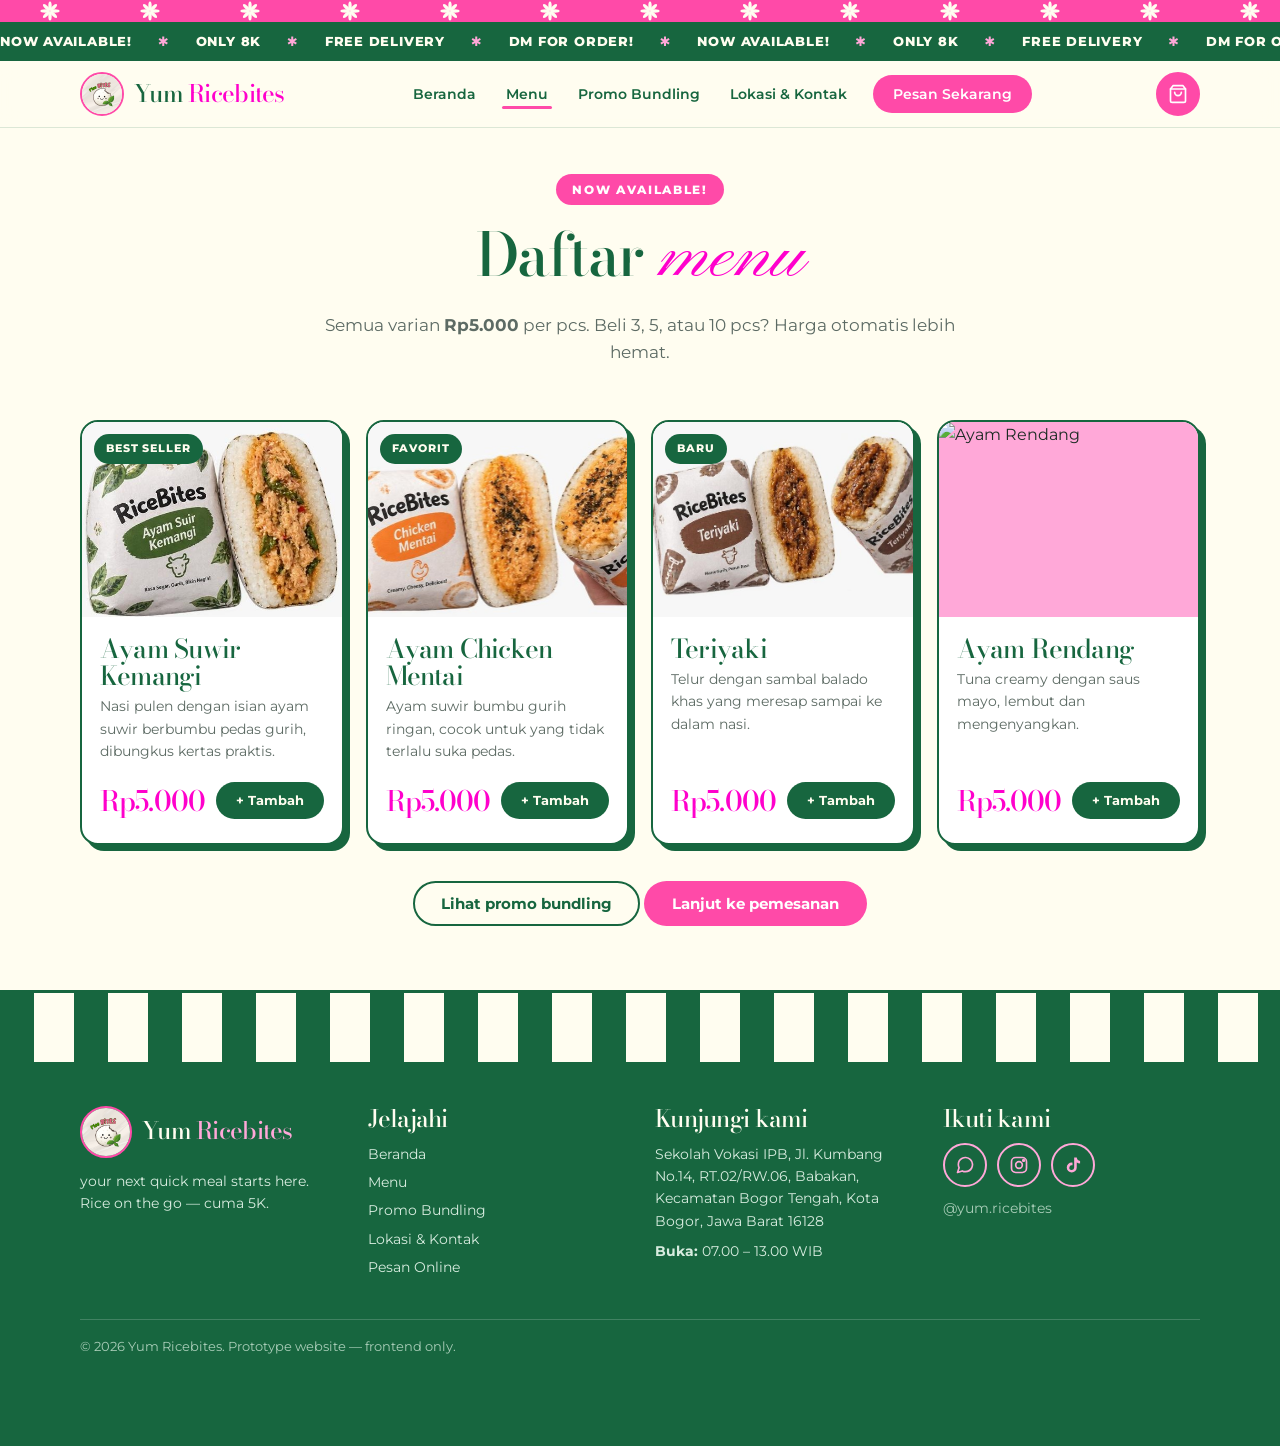
==== menu.html @ 4a9febc1 "first commit" ====
<!doctype html>
<html lang="id">
<head>
  <meta charset="utf-8">
  <meta name="viewport" content="width=device-width, initial-scale=1">
  <title>Menu — Yum Ricebites</title>
  <meta name="description" content="Daftar menu Yum Ricebites: ayam suwir pedas, original, telur balado dan lainnya. Semua cuma 5K.">
  <meta name="theme-color" content="#ff4aa8">
  <link rel="icon" type="image/png" href="assets/favicon.png">
  <link rel="apple-touch-icon" href="assets/favicon.png">
  <link rel="preconnect" href="https://fonts.googleapis.com">
  <link rel="preconnect" href="https://fonts.gstatic.com" crossorigin>
  <link rel="stylesheet" href="css/style.css">
</head>
<body data-page="menu">
  <div id="app-header"></div>

  <main>
    <!-- 3.2.2 Informasi dan Daftar Menu -->
    <section class="page-hero">
      <div class="container section-head" style="margin-bottom:10px">
        <span class="eyebrow">Now available!</span>
        <h1 class="section-title">Daftar <span class="script">menu</span></h1>
        <p class="section-lead">Semua varian <b>Rp5.000</b> per pcs. Beli 3, 5, atau 10 pcs? Harga otomatis lebih hemat.</p>
      </div>
    </section>

    <section class="section" style="padding-top:30px">
      <div class="container">
        <div class="grid" id="menu-grid"></div>
        <div class="center">
          <a class="btn btn-ghost" href="promo.html">Lihat promo bundling</a>
          <a class="btn btn-pink" href="pesan.html">Lanjut ke pemesanan</a>
        </div>
      </div>
    </section>
  </main>

  <div id="app-footer"></div>
  <script src="js/data.js"></script>
  <script src="js/app.js"></script>
</body>
</html>
---- css/style.css ----
/* =========================================================
   Yum Ricebites — style
   Palet & gaya mengikuti poster: pink, hijau tua, krem,
   garis hijau, "stamp" pink, serif tipis + script.
   ========================================================= */
@import url("https://fonts.googleapis.com/css2?family=Bodoni+Moda:opsz,wght@6..96,400;6..96,500;6..96,700&family=Montserrat:wght@400;500;600;700;800&family=Pinyon+Script&display=swap");

:root {
  --pink: #ff4aa8;
  --magenta: #f0c;
  --pink-soft: #ffa8d8;
  --pink-pale: #ffe3f2;
  --green: #17663f;
  --green-dark: #0f4a2d;
  --cream: #fffdf0;
  --ink: #1d2b24;
  --muted: #5d6b64;
  --radius: 18px;
  --shadow: 0 10px 30px rgba(23, 102, 63, .14);
  --serif: "Bodoni Moda", "Playfair Display", Georgia, serif;
  --script: "Pinyon Script", "Brush Script MT", cursive;
  --sans: "Montserrat", system-ui, -apple-system, "Segoe UI", Roboto, sans-serif;
}

*, *::before, *::after { box-sizing: border-box; }
html { scroll-behavior: smooth; -webkit-text-size-adjust: 100%; }
body {
  margin: 0;
  font-family: var(--sans);
  color: var(--ink);
  background: var(--cream);
  line-height: 1.6;
  overflow-x: hidden;
}
img { max-width: 100%; display: block; }
a { color: inherit; }
[hidden] { display: none !important; }
.no-scroll { overflow: hidden; }
.container { width: min(1120px, 100% - 40px); margin-inline: auto; }
.muted { color: var(--muted); }
:focus-visible { outline: 3px solid var(--pink); outline-offset: 3px; border-radius: 6px; }

h1, h2, h3, h4 { font-family: var(--serif); font-weight: 500; line-height: 1.05; letter-spacing: -.03em; margin: 0; color: var(--green); }

/* ---------- top bands (dari poster) ---------- */
#app-header { display: contents; }
.band-pink {
  height: 22px;
  background-color: var(--pink);
  background-image: url("data:image/svg+xml,%3Csvg xmlns='http://www.w3.org/2000/svg' viewBox='0 0 100 22'%3E%3Cg fill='%23fffdf0'%3E%3Cellipse cx='50' cy='6' rx='1.7' ry='4.6'/%3E%3Cellipse cx='50' cy='6' rx='1.7' ry='4.6' transform='rotate(45 50 11)'/%3E%3Cellipse cx='50' cy='6' rx='1.7' ry='4.6' transform='rotate(90 50 11)'/%3E%3Cellipse cx='50' cy='6' rx='1.7' ry='4.6' transform='rotate(135 50 11)'/%3E%3Cellipse cx='50' cy='6' rx='1.7' ry='4.6' transform='rotate(180 50 11)'/%3E%3Cellipse cx='50' cy='6' rx='1.7' ry='4.6' transform='rotate(225 50 11)'/%3E%3Cellipse cx='50' cy='6' rx='1.7' ry='4.6' transform='rotate(270 50 11)'/%3E%3Cellipse cx='50' cy='6' rx='1.7' ry='4.6' transform='rotate(315 50 11)'/%3E%3C/g%3E%3C/svg%3E");
  background-size: 100px 22px;
  background-repeat: repeat-x;
}
.band-green { background: var(--green); color: var(--cream); overflow: hidden; }
.marquee { overflow: hidden; }
.marquee-track { display: flex; width: max-content; animation: slide 28s linear infinite; }
.marquee-track span { font-weight: 800; font-size: 13px; letter-spacing: .06em; padding: 9px 0; white-space: nowrap; }
.marquee-track span::after { content: "✱"; color: var(--pink-soft); margin: 0 26px; }
@keyframes slide { to { transform: translateX(-25%); } }

/* ---------- nav ---------- */
.nav { position: sticky; top: 0; z-index: 50; background: rgba(255, 253, 240, .94); backdrop-filter: blur(10px); border-bottom: 1.5px solid rgba(23, 102, 63, .15); }
.nav-inner { display: flex; align-items: center; justify-content: space-between; gap: 12px; min-height: 66px; position: relative; }
.brand { display: inline-flex; align-items: center; gap: 10px; text-decoration: none; font-family: var(--serif); font-size: 24px; letter-spacing: -.03em; color: var(--green); font-weight: 500; }
.brand img { border-radius: 50%; border: 2px solid var(--pink); object-fit: cover; }
.brand em { font-style: normal; color: var(--magenta); }
.nav-links { list-style: none; margin: 0; padding: 0; display: none; }
.nav-links a { text-decoration: none; font-weight: 600; font-size: 14px; padding: 8px 4px; position: relative; color: var(--green); }
.nav-links a.btn { color: #fff; padding: 10px 18px; }
.footer .muted { color: #a9cdb8; }
.nav-links a:not(.btn)::after { content: ""; position: absolute; left: 0; right: 0; bottom: 2px; height: 3px; border-radius: 3px; background: var(--pink); transform: scaleX(0); transition: transform .25s; }
.nav-links a:not(.btn):hover::after, .nav-links a.active::after { transform: scaleX(1); }
.nav-links.open { display: flex; flex-direction: column; gap: 4px; position: absolute; top: 100%; left: -20px; right: -20px; background: var(--cream); padding: 14px 24px 20px; border-bottom: 1.5px solid rgba(23, 102, 63, .15); box-shadow: var(--shadow); }
.nav-links.open .nav-cta { margin-top: 8px; }
.nav-actions { display: flex; gap: 8px; }
.icon-btn { position: relative; width: 44px; height: 44px; border-radius: 50%; border: 2px solid var(--green); background: transparent; color: var(--green); display: inline-grid; place-items: center; cursor: pointer; transition: background .2s, color .2s; padding: 0; }
.icon-btn:hover { background: var(--green); color: var(--cream); }
.icon-btn svg { width: 20px; height: 20px; }
.icon-btn.danger { border-color: transparent; width: 36px; height: 36px; color: var(--muted); }
.icon-btn.danger:hover { background: var(--pink-pale); color: #c0176f; }
.cart-btn { background: var(--pink); border-color: var(--pink); color: #fff; }
.cart-btn:hover { background: var(--green); border-color: var(--green); }
.badge-count { position: absolute; top: -6px; right: -6px; min-width: 22px; height: 22px; border-radius: 11px; background: var(--green); color: #fff; font: 800 12px/22px var(--sans); text-align: center; padding: 0 5px; border: 2px solid var(--cream); }
@media (min-width: 860px) {
  .nav-links { display: flex; align-items: center; gap: 22px; }
  .nav-toggle { display: none; }
}

/* ---------- buttons ---------- */
.btn { display: inline-flex; align-items: center; justify-content: center; gap: 8px; border: 2px solid transparent; border-radius: 999px; padding: 13px 26px; font: 700 15px/1 var(--sans); text-decoration: none; cursor: pointer; transition: transform .15s, box-shadow .2s, background .2s; }
.btn:hover { transform: translateY(-2px); box-shadow: 0 8px 18px rgba(0, 0, 0, .13); }
.btn:active { transform: translateY(0); }
.btn:disabled { opacity: .45; cursor: not-allowed; transform: none; box-shadow: none; }
.btn-sm { padding: 10px 18px; font-size: 13px; }
.btn-block { width: 100%; }
.btn-pink { background: var(--pink); color: #fff; }
.btn-pink:hover { background: #ff2e9a; }
.btn-green { background: var(--green); color: var(--cream); }
.btn-green:hover { background: var(--green-dark); }
.btn-ghost { background: transparent; border-color: var(--green); color: var(--green); }
.btn-ghost:hover { background: var(--green); color: var(--cream); }
.btn-wa { background: #1faa59; color: #fff; }

/* ---------- stamp frame (kotak pink bergerigi) ---------- */
.stamp { position: relative; background: var(--pink-soft); padding: 24px; }
.stamp::before {
  content: ""; position: absolute; inset: 0; pointer-events: none;
  background:
    radial-gradient(circle at 50% 0, var(--cream) 8px, transparent 8.6px) top / 26px 12px repeat-x,
    radial-gradient(circle at 50% 100%, var(--cream) 8px, transparent 8.6px) bottom / 26px 12px repeat-x,
    radial-gradient(circle at 0 50%, var(--cream) 8px, transparent 8.6px) left / 12px 26px repeat-y,
    radial-gradient(circle at 100% 50%, var(--cream) 8px, transparent 8.6px) right / 12px 26px repeat-y;
}
.stamp img { width: 100%; height: auto; }
.dots { position: absolute; inset: 12px; border: 3px dotted var(--green); border-radius: 4px; opacity: .5; pointer-events: none; }

/* ---------- hero ---------- */
.hero { padding: 44px 0 56px; }
.hero-grid { display: grid; gap: 34px; align-items: center; }
.say { font: 400 clamp(34px, 6vw, 58px)/1 var(--serif); letter-spacing: -.05em; color: var(--green); margin: 0; }
.hero h1 { font-weight: 500; font-size: clamp(68px, 16vw, 148px); letter-spacing: -.06em; line-height: .95; color: var(--magenta); margin: 0 0 8px; }
.hero-sub { font-size: clamp(17px, 2.4vw, 22px); margin: 0 0 24px; color: var(--green); max-width: 30ch; }
.hero-sub b { font-weight: 800; }
.hero-cta { display: flex; flex-wrap: wrap; gap: 12px; margin-bottom: 22px; }
.pills { display: flex; flex-wrap: wrap; gap: 10px; align-items: center; }
.pill { display: inline-flex; align-items: center; gap: 8px; border-radius: 999px; padding: 9px 20px; font-weight: 800; font-size: 14px; letter-spacing: .03em; }
.pill-outline { border: 2.5px solid var(--green); color: var(--green); background: var(--cream); }
.pill-green { background: var(--green); color: var(--cream); }
.hero-art { position: relative; }
.hero-art .stamp { transform: rotate(2deg); box-shadow: var(--shadow); }
.hero-art .sticker { position: absolute; left: -6px; bottom: -14px; transform: rotate(-6deg); }
@media (min-width: 860px) { .hero-grid { grid-template-columns: 1.05fr .95fr; } .hero { padding: 64px 0 80px; } }

/* status badge */
.status { display: inline-flex; align-items: center; gap: 8px; border-radius: 999px; padding: 7px 16px; font-weight: 700; font-size: 13px; background: #e6f4ec; color: var(--green); }
.status i { width: 9px; height: 9px; border-radius: 50%; background: #1faa59; box-shadow: 0 0 0 4px rgba(31, 170, 89, .25); }
.status.is-closed { background: var(--pink-pale); color: #a3125f; }
.status.is-closed i { background: #e0006e; box-shadow: 0 0 0 4px rgba(224, 0, 110, .2); }

/* ---------- sections ---------- */
.section { padding: 64px 0; }
.section-head { text-align: center; max-width: 640px; margin: 0 auto 40px; }
.eyebrow { display: inline-block; font-weight: 800; font-size: 12px; letter-spacing: .14em; text-transform: uppercase; color: #fff; background: var(--pink); border-radius: 999px; padding: 6px 16px; margin-bottom: 14px; }
.section-title { font-size: clamp(36px, 6vw, 60px); }
.section-title .script { font-family: var(--script); color: var(--magenta); font-size: 1.25em; letter-spacing: 0; font-weight: 400; }
.section-lead { margin: 14px 0 0; color: var(--muted); font-size: 17px; }
.page-hero { padding: 46px 0 14px; }

/* rice on the go */
.otg { background: var(--pink-pale); border-block: 3px solid var(--green); padding: 56px 0; overflow: hidden; }
.otg-grid { display: grid; gap: 28px; align-items: center; }
.otg-sub { font: 400 clamp(26px, 4.5vw, 40px)/1 var(--serif); letter-spacing: -.04em; color: var(--green); margin: 0 0 6px; }
.otg-words { display: grid; grid-template-columns: auto auto auto; align-items: end; justify-content: start; column-gap: 12px; font-family: var(--serif); letter-spacing: -.05em; color: var(--green); line-height: .9; }
.otg-words .w-rice { grid-column: 1 / -1; font-family: var(--script); letter-spacing: 0; color: var(--magenta); font-size: clamp(84px, 17vw, 150px); line-height: .9; margin-bottom: -6px; }
.otg-words .w-on { font-size: clamp(38px, 7vw, 60px); transform: translateY(8px); }
.otg-words .w-the { font-size: clamp(50px, 9vw, 80px); }
.otg-words .w-go { font-size: clamp(60px, 11vw, 100px); align-self: start; transform: translateY(-30px); }
.perks { display: grid; gap: 14px; }
.perk { display: flex; gap: 14px; align-items: flex-start; background: var(--cream); border: 2px solid var(--green); border-radius: var(--radius); padding: 16px 18px; }
.perk b { display: block; color: var(--green); font-size: 16px; }
.perk span { color: var(--muted); font-size: 14px; }
.perk .em { font-size: 26px; line-height: 1; }
@media (min-width: 860px) { .otg-grid { grid-template-columns: 1fr 1fr; } }

/* ---------- menu cards ---------- */
.grid { display: grid; gap: 22px; grid-template-columns: repeat(auto-fill, minmax(260px, 1fr)); }
.card { background: #fff; border: 2px solid var(--green); border-radius: var(--radius); overflow: hidden; display: flex; flex-direction: column; box-shadow: 6px 6px 0 var(--green); transition: transform .2s, box-shadow .2s; }
.card:hover { transform: translate(-2px, -2px); box-shadow: 9px 9px 0 var(--pink); }
.card-img { position: relative; aspect-ratio: 4 / 3; background: var(--pink-soft); overflow: hidden; }
.card-img img { width: 100%; height: 100%; object-fit: cover; }
.card-img img.ph { object-fit: contain; padding: 14px; }
.badge { position: absolute; top: 12px; left: 12px; background: var(--green); color: var(--cream); font-weight: 800; font-size: 11px; letter-spacing: .08em; text-transform: uppercase; padding: 6px 12px; border-radius: 999px; }
.card-body { padding: 18px 18px 20px; display: flex; flex-direction: column; flex: 1; }
.card-body h3 { font-size: 26px; margin-bottom: 6px; }
.card-body p { margin: 0 0 16px; color: var(--muted); font-size: 14px; flex: 1; }
.card-foot { display: flex; align-items: center; justify-content: space-between; gap: 10px; min-height: 44px; }
.price { font: 500 28px/1 var(--serif); color: var(--magenta); letter-spacing: -.03em; }
.center { text-align: center; margin-top: 36px; }

/* stepper */
.stepper { display: inline-flex; align-items: center; border: 2px solid var(--green); border-radius: 999px; background: var(--cream); overflow: hidden; }
.stepper button { width: 40px; height: 38px; border: 0; background: transparent; color: var(--green); font: 700 20px/1 var(--sans); cursor: pointer; }
.stepper button:hover { background: var(--green); color: var(--cream); }
.stepper span { min-width: 30px; text-align: center; font-weight: 800; }
.stepper.sm button { width: 32px; height: 32px; font-size: 17px; }

/* ---------- promo / tiers ---------- */
.band-green-sec { background: var(--green); color: var(--cream); }
.band-green-sec .section-title, .band-green-sec h3 { color: var(--cream); }
.band-green-sec .section-lead { color: #cfe6d8; }
.tiers { display: grid; gap: 22px; grid-template-columns: repeat(auto-fit, minmax(240px, 1fr)); }
.tier { position: relative; background: var(--cream); color: var(--ink); border-radius: 22px; padding: 30px 24px 24px; text-align: center; border: 3px solid var(--cream); }
.tier h3 { color: var(--green) !important; font-size: 32px; }
.tier-hot { background: var(--pink-soft); border-color: var(--pink); transform: translateY(-6px); }
.tier-tag { position: absolute; top: -14px; left: 50%; transform: translateX(-50%); background: var(--pink); color: #fff; font-weight: 800; font-size: 11px; letter-spacing: .1em; text-transform: uppercase; padding: 6px 14px; border-radius: 999px; white-space: nowrap; }
.tier-qty { margin: 4px 0 12px; color: var(--muted); font-size: 14px; }
.tier-price { margin: 0; display: flex; justify-content: center; align-items: baseline; gap: 10px; }
.tier-price s { color: var(--muted); font-size: 15px; }
.tier-price b { font: 500 46px/1 var(--serif); color: var(--magenta); letter-spacing: -.04em; }
.tier-save { font-weight: 700; color: var(--green); font-size: 14px; margin: 8px 0 20px; }

/* builder */
.builder { display: grid; gap: 26px; align-items: start; }
.builder-list, .builder-sum { background: #fff; border: 2px solid var(--green); border-radius: var(--radius); padding: 10px 18px; }
.builder-sum { padding: 22px; background: var(--pink-pale); position: sticky; top: 88px; }
.builder-sum h3 { font-size: 28px; margin-bottom: 12px; }
.b-row { display: flex; justify-content: space-between; align-items: center; gap: 12px; padding: 14px 0; border-bottom: 1.5px dashed rgba(23, 102, 63, .3); }
.b-row:last-child { border-bottom: 0; }
.b-row b { display: block; color: var(--green); }
.b-row small { color: var(--muted); }
.builder-actions { display: grid; gap: 10px; margin-top: 18px; }
@media (min-width: 860px) { .builder { grid-template-columns: 1.2fr .8fr; } }
.nudge { background: #fff; border: 2px dashed var(--pink); border-radius: 14px; padding: 10px 14px; font-size: 14px; margin: 14px 0 0; }

.terms { background: #fff; border: 2px solid var(--green); border-radius: var(--radius); padding: 22px 26px; max-width: 760px; margin: 0 auto; }
.terms h3 { font-size: 26px; margin-bottom: 8px; }
.terms ul { margin: 0; padding-left: 20px; color: var(--muted); font-size: 14px; }

/* ---------- summary ---------- */
.summary { border-top: 2px dashed rgba(23, 102, 63, .35); margin-top: 14px; padding-top: 12px; }
.sum-row { display: flex; justify-content: space-between; gap: 12px; padding: 4px 0; font-size: 15px; }
.sum-row small { display: block; color: var(--muted); font-size: 12px; }
.sum-disc { color: #a3125f; }
.sum-total { border-top: 2px solid var(--green); margin-top: 6px; padding-top: 10px; font-size: 19px; color: var(--green); }
.sum-total b { font: 500 28px/1 var(--serif); color: var(--magenta); }

/* ---------- cart list / drawer ---------- */
.overlay { position: fixed; inset: 0; background: rgba(15, 40, 28, .45); z-index: 80; }
.drawer { position: fixed; top: 0; right: 0; bottom: 0; width: min(430px, 100%); background: var(--cream); z-index: 90; display: flex; flex-direction: column; transform: translateX(105%); transition: transform .3s ease; border-left: 3px solid var(--green); }
.drawer.open { transform: none; }
.drawer-head { display: flex; justify-content: space-between; align-items: center; padding: 16px 20px; border-bottom: 2px solid var(--green); }
.drawer-head h2 { font-size: 32px; }
.drawer-body { flex: 1; overflow: auto; padding: 8px 20px 16px; }
.drawer-foot { padding: 14px 20px 20px; border-top: 2px solid var(--green); background: var(--pink-pale); }
.drawer-foot .summary { border: 0; margin: 0 0 14px; padding: 0; }
.cart-list { list-style: none; margin: 0; padding: 0; }
.cart-list li { display: grid; grid-template-columns: 1fr auto auto; gap: 10px; align-items: center; padding: 14px 0; border-bottom: 1.5px dashed rgba(23, 102, 63, .3); }
.cart-info b { display: block; color: var(--green); font-size: 15px; line-height: 1.25; }
.cart-info small { color: var(--muted); }
.empty { text-align: center; padding: 40px 10px; }
.empty img { margin: 0 auto 10px; border-radius: 50%; }
.empty p { color: var(--muted); }
.link-more { display: inline-block; margin-top: 12px; font-weight: 700; color: var(--green); }

/* ---------- order form ---------- */
.order-grid { display: grid; gap: 26px; align-items: start; }
.panel { background: #fff; border: 2px solid var(--green); border-radius: var(--radius); padding: 24px; box-shadow: 6px 6px 0 var(--green); }
.panel h2 { font-size: 32px; margin-bottom: 4px; }
.panel > p { margin: 0 0 18px; color: var(--muted); font-size: 14px; }
.field { margin-bottom: 16px; }
.field label { display: block; font-weight: 700; font-size: 14px; margin-bottom: 6px; color: var(--green); }
.field label .opt { font-weight: 500; color: var(--muted); }
.field input, .field textarea { width: 100%; font: 500 16px var(--sans); padding: 13px 16px; border: 2px solid var(--green); border-radius: 14px; background: var(--cream); color: var(--ink); transition: box-shadow .2s, border-color .2s; }
.field textarea { resize: vertical; min-height: 96px; }
.field input:focus, .field textarea:focus { outline: none; border-color: var(--pink); box-shadow: 0 0 0 4px rgba(255, 74, 168, .22); }
.field .invalid { border-color: #d6006e; background: #fff4fa; }
.err { color: #c0006a; font-size: 13px; font-weight: 600; min-height: 18px; margin-top: 4px; }
.hint { font-size: 12.5px; color: var(--muted); margin-top: 4px; }
@media (min-width: 900px) {
  .order-grid { grid-template-columns: 1.1fr .9fr; }
  .order-grid .panel-form { order: 1; }
  .order-grid .panel.sticky { order: 2; position: sticky; top: 88px; }
}

/* ---------- contact ---------- */
.contact-grid { display: grid; gap: 22px; align-items: start; }
.info-list { display: grid; gap: 14px; }
.info { display: flex; gap: 16px; align-items: flex-start; background: #fff; border: 2px solid var(--green); border-radius: var(--radius); padding: 18px 20px; text-decoration: none; transition: transform .2s, box-shadow .2s; }
a.info:hover { transform: translateX(4px); box-shadow: -6px 6px 0 var(--pink); }
.info .ico { flex: none; width: 46px; height: 46px; border-radius: 50%; background: var(--pink); color: #fff; display: grid; place-items: center; }
.info .ico svg { width: 22px; height: 22px; }
.info h3 { font: 800 12px/1 var(--sans); letter-spacing: .12em; text-transform: uppercase; color: var(--muted); margin-bottom: 6px; }
.info p { margin: 0; font-weight: 600; color: var(--green); }
.map { border: 3px solid var(--green); border-radius: var(--radius); overflow: hidden; min-height: 380px; background: var(--pink-pale); box-shadow: 6px 6px 0 var(--green); }
.map iframe { width: 100%; height: 100%; min-height: 380px; border: 0; display: block; }
@media (min-width: 900px) { .contact-grid { grid-template-columns: .9fr 1.1fr; } .map, .map iframe { min-height: 520px; } }

/* ---------- CTA block ---------- */
.cta { background: var(--pink); color: #fff; text-align: center; padding: 60px 0; }
.cta h2 { color: #fff; font-size: clamp(34px, 6vw, 58px); margin-bottom: 10px; }
.cta p { margin: 0 0 24px; font-size: 18px; }
.cta .btn-green:hover { background: var(--green-dark); }

/* ---------- footer ---------- */
.stripes { height: 72px; background: repeating-linear-gradient(90deg, var(--green) 0 34px, var(--cream) 34px 74px); border-top: 3px solid var(--green); }
.footer { background: var(--green); color: #d7ecdf; padding: 44px 0 0; }
.footer-grid { display: grid; gap: 30px; grid-template-columns: repeat(auto-fit, minmax(210px, 1fr)); padding-bottom: 34px; }
.footer h4 { color: var(--cream); font-size: 24px; margin-bottom: 12px; }
.footer p { margin: 0 0 8px; font-size: 14px; }
.footer ul { list-style: none; margin: 0; padding: 0; }
.footer li { margin-bottom: 6px; font-size: 14px; }
.footer a { text-decoration: none; }
.footer a:hover { color: var(--pink-soft); }
.brand-light { color: var(--cream); margin-bottom: 12px; }
.brand-light em { color: var(--pink-soft); }
.social { display: flex; gap: 10px; margin-bottom: 10px; }
.social a { width: 44px; height: 44px; border-radius: 50%; border: 2px solid var(--pink-soft); color: var(--pink-soft); display: grid; place-items: center; transition: background .2s, color .2s; }
.social a:hover { background: var(--pink-soft); color: var(--green); }
.social svg { width: 20px; height: 20px; }
.copy { border-top: 1px solid rgba(255, 255, 255, .18); padding: 16px 0 90px; font-size: 13px; color: #a9cdb8; }

/* ---------- modal & toast ---------- */
.modal { position: fixed; inset: 0; background: rgba(15, 40, 28, .6); z-index: 120; display: grid; place-items: center; padding: 18px; overflow: auto; }
.modal-card { background: var(--cream); border: 3px solid var(--green); border-radius: 24px; padding: 28px 24px; width: min(440px, 100%); text-align: center; box-shadow: 8px 8px 0 var(--pink); animation: pop .3s ease; }
.modal-card h2 { font-size: 34px; margin: 10px 0 4px; }
.modal-card .btn { margin-top: 10px; }
.m-check { width: 64px; height: 64px; border-radius: 50%; background: var(--green); color: #fff; display: grid; place-items: center; margin: 0 auto; }
.m-check svg { width: 30px; height: 30px; }
.m-items { list-style: none; margin: 16px 0 0; padding: 0; text-align: left; }
.m-items li { display: flex; justify-content: space-between; padding: 6px 0; border-bottom: 1.5px dashed rgba(23, 102, 63, .3); font-size: 15px; }
.m-note { font-size: 12.5px; color: var(--muted); margin: 14px 0 6px; }
@keyframes pop { from { transform: scale(.92); opacity: 0; } }
.toast { position: fixed; left: 50%; bottom: 24px; transform: translate(-50%, 30px); background: var(--green); color: var(--cream); font-weight: 600; font-size: 14px; padding: 12px 20px; border-radius: 999px; z-index: 130; opacity: 0; pointer-events: none; transition: opacity .25s, transform .25s; max-width: calc(100% - 32px); text-align: center; box-shadow: var(--shadow); }
.toast.show { opacity: 1; transform: translate(-50%, 0); }

/* ---------- reveal ---------- */
.reveal { opacity: 0; transform: translateY(18px); transition: opacity .6s ease, transform .6s ease; }
.reveal.in { opacity: 1; transform: none; }
.tier-hot.reveal.in { transform: translateY(-6px); }

@media (prefers-reduced-motion: reduce) {
  html { scroll-behavior: auto; }
  .marquee-track { animation: none; }
  .reveal { opacity: 1; transform: none; transition: none; }
}
@media (max-width: 520px) {
  .container { width: min(1120px, 100% - 32px); }
  .section { padding: 48px 0; }
  .stamp { padding: 20px; }
  .brand { font-size: 21px; }
  .brand img { width: 38px; height: 38px; }
  .tier-hot { transform: none; }
  .tier-hot.reveal.in { transform: none; }
}
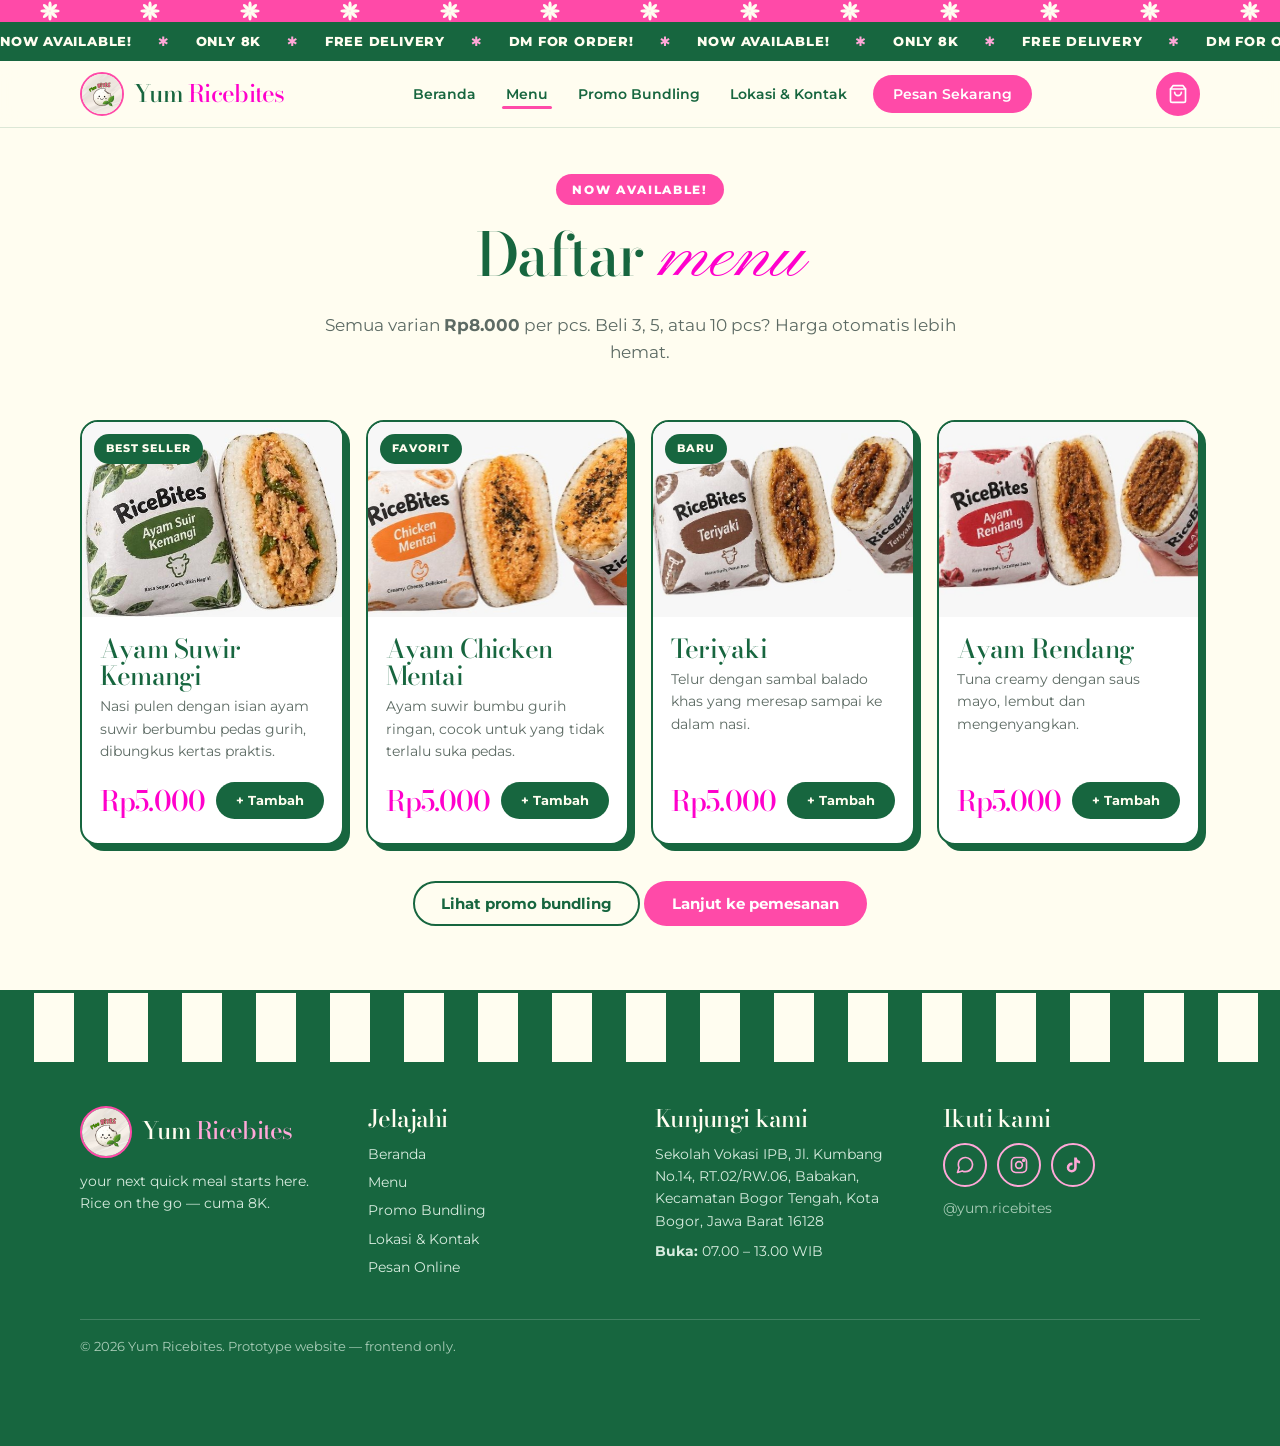
==== commit 4f3af06a: "little fix" ====
--- a/menu.html
+++ b/menu.html
@@ -4,7 +4,7 @@
   <meta charset="utf-8">
   <meta name="viewport" content="width=device-width, initial-scale=1">
   <title>Menu — Yum Ricebites</title>
-  <meta name="description" content="Daftar menu Yum Ricebites: ayam suwir pedas, original, telur balado dan lainnya. Semua cuma 5K.">
+  <meta name="description" content="Daftar menu Yum Ricebites: ayam suwir pedas, original, telur balado dan lainnya. Semua cuma 8K.">
   <meta name="theme-color" content="#ff4aa8">
   <link rel="icon" type="image/png" href="assets/favicon.png">
   <link rel="apple-touch-icon" href="assets/favicon.png">
@@ -21,7 +21,7 @@
       <div class="container section-head" style="margin-bottom:10px">
         <span class="eyebrow">Now available!</span>
         <h1 class="section-title">Daftar <span class="script">menu</span></h1>
-        <p class="section-lead">Semua varian <b>Rp5.000</b> per pcs. Beli 3, 5, atau 10 pcs? Harga otomatis lebih hemat.</p>
+        <p class="section-lead">Semua varian <b>Rp8.000</b> per pcs. Beli 3, 5, atau 10 pcs? Harga otomatis lebih hemat.</p>
       </div>
     </section>
 
